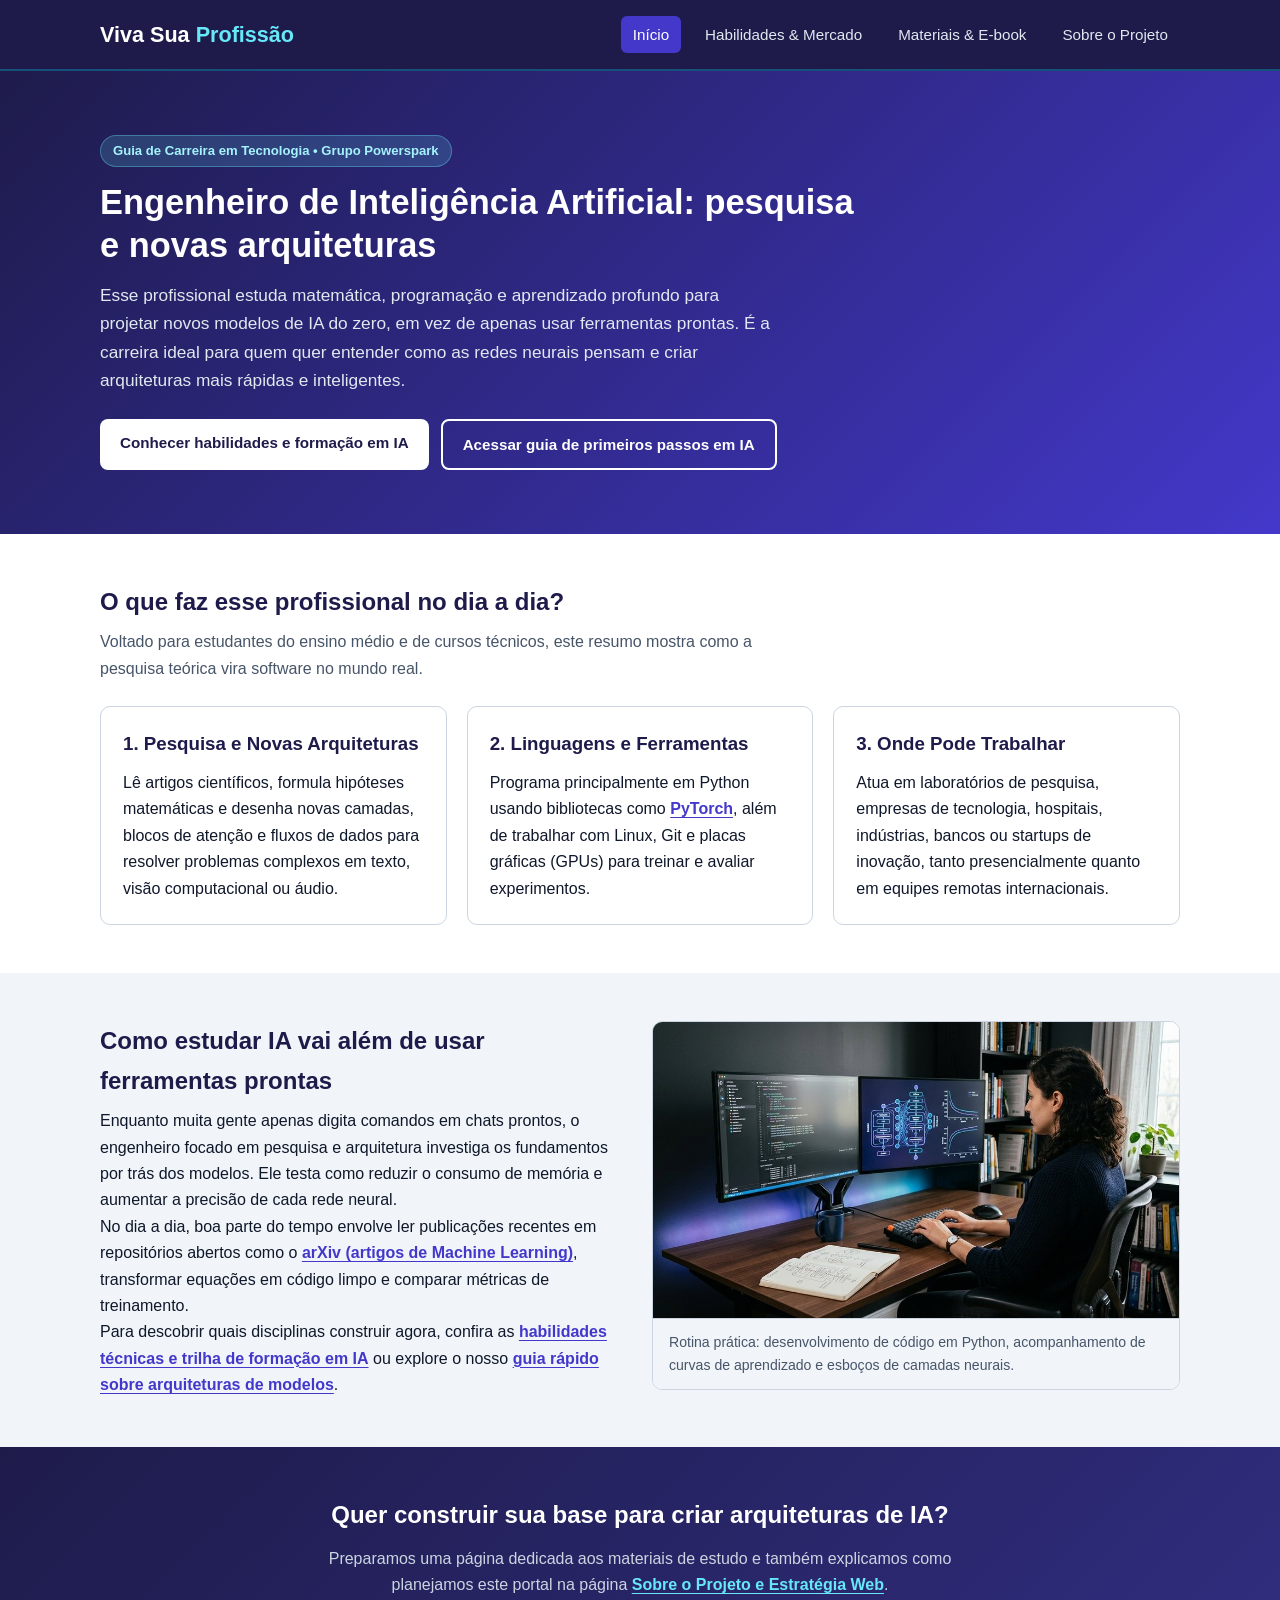
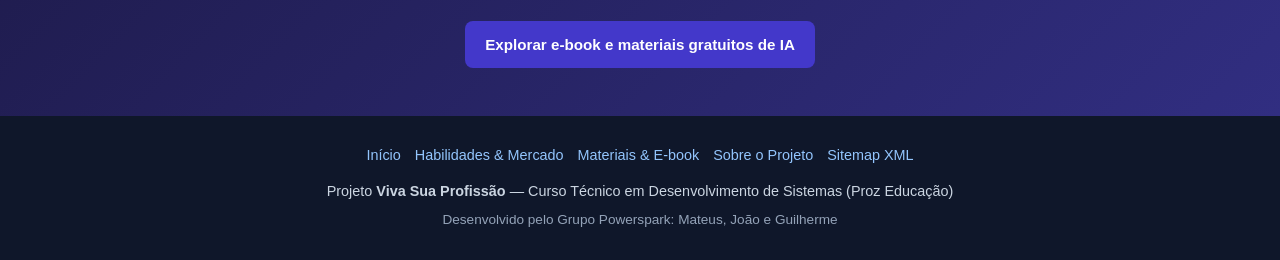
==== index.html @ 0f50e83a "Publica portal Viva Sua Profissao (IA e Arquiteturas) com SEO completo" ====
<!DOCTYPE html>
<html lang="pt-BR">
<head>
  <meta charset="UTF-8">
  <meta name="viewport" content="width=device-width, initial-scale=1.0">
  <title>Engenheiro de IA: O que Faz e Carreira | Viva Sua Profissão</title>
  <meta name="description" content="Descubra o que faz o Engenheiro de Inteligência Artificial, como projetar novas arquiteturas de IA, o mercado atual e por onde começar a estudar.">
  <link rel="stylesheet" href="css/style.css">
</head>
<body>

  <!-- CABEÇALHO E MENU DE NAVEGAÇÃO -->
  <header class="topo">
    <div class="container">
      <a href="index.html" class="logo">Viva Sua <span>Profissão</span></a>
      <nav aria-label="Menu principal">
        <ul class="menu">
          <li><a href="index.html" class="ativo">Início</a></li>
          <li><a href="pages/habilidades.html">Habilidades &amp; Mercado</a></li>
          <li><a href="pages/materiais.html">Materiais &amp; E-book</a></li>
          <li><a href="pages/sobre.html">Sobre o Projeto</a></li>
        </ul>
      </nav>
    </div>
  </header>

  <!-- CONTEÚDO PRINCIPAL -->
  <main>
    <!-- SEÇÃO HERO (DESCOBERTA) -->
    <section class="hero">
      <div class="container">
        <span class="etiqueta">Guia de Carreira em Tecnologia • Grupo Powerspark</span>
        <h1>Engenheiro de Inteligência Artificial: pesquisa e novas arquiteturas</h1>
        <p>
          Esse profissional estuda matemática, programação e aprendizado profundo para projetar novos
          modelos de IA do zero, em vez de apenas usar ferramentas prontas. É a carreira ideal para quem
          quer entender como as redes neurais pensam e criar arquiteturas mais rápidas e inteligentes.
        </p>
        <div class="botoes-hero">
          <a href="pages/habilidades.html" class="btn btn-primario">Conhecer habilidades e formação em IA</a>
          <a href="pages/materiais.html" class="btn btn-secundario">Acessar guia de primeiros passos em IA</a>
        </div>
      </div>
    </section>

    <!-- RESUMO EM CARDS (3 COLUNAS RESPONSIVAS) -->
    <section class="secao">
      <div class="container">
        <h2>O que faz esse profissional no dia a dia?</h2>
        <p class="subtitulo">
          Voltado para estudantes do ensino médio e de cursos técnicos, este resumo mostra como a pesquisa teórica vira software no mundo real.
        </p>

        <div class="grid-cards">
          <article class="card">
            <h3>1. Pesquisa e Novas Arquiteturas</h3>
            <p>
              Lê artigos científicos, formula hipóteses matemáticas e desenha novas camadas, blocos de atenção
              e fluxos de dados para resolver problemas complexos em texto, visão computacional ou áudio.
            </p>
          </article>

          <article class="card">
            <h3>2. Linguagens e Ferramentas</h3>
            <p>
              Programa principalmente em Python usando bibliotecas como
              <a href="https://pytorch.org/" class="link-contextual" target="_blank" rel="noopener noreferrer">PyTorch</a>,
              além de trabalhar com Linux, Git e placas gráficas (GPUs) para treinar e avaliar experimentos.
            </p>
          </article>

          <article class="card">
            <h3>3. Onde Pode Trabalhar</h3>
            <p>
              Atua em laboratórios de pesquisa, empresas de tecnologia, hospitais, indústrias, bancos ou
              startups de inovação, tanto presencialmente quanto em equipes remotas internacionais.
            </p>
          </article>
        </div>
      </div>
    </section>

    <!-- ROTINA E APROFUNDAMENTO (COM IMAGEM OTIMIZADA ABAIXO DA DOBRA) -->
    <section class="secao secao-cinza">
      <div class="container">
        <div class="grid-duas-colunas">
          <div>
            <h2>Como estudar IA vai além de usar ferramentas prontas</h2>
            <p>
              Enquanto muita gente apenas digita comandos em chats prontos, o engenheiro focado em pesquisa e
              arquitetura investiga os fundamentos por trás dos modelos. Ele testa como reduzir o consumo de
              memória e aumentar a precisão de cada rede neural.
            </p>
            <p>
              No dia a dia, boa parte do tempo envolve ler publicações recentes em repositórios abertos como o
              <a href="https://arxiv.org/list/cs.LG/recent" class="link-contextual" target="_blank" rel="noopener noreferrer">arXiv (artigos de Machine Learning)</a>,
              transformar equações em código limpo e comparar métricas de treinamento.
            </p>
            <p>
              Para descobrir quais disciplinas construir agora, confira as
              <a href="pages/habilidades.html" class="link-contextual">habilidades técnicas e trilha de formação em IA</a>
              ou explore o nosso <a href="pages/materiais.html" class="link-contextual">guia rápido sobre arquiteturas de modelos</a>.
            </p>
          </div>

          <figure class="midia-destaque">
            <img
              src="img/rotina-engenheiro-ia.jpg"
              alt="Pesquisador e engenheiro de inteligência artificial programando em Python e analisando gráficos de redes neurais em dois monitores"
              width="960"
              height="540"
              loading="lazy"
            >
            <figcaption>
              Rotina prática: desenvolvimento de código em Python, acompanhamento de curvas de aprendizado e esboços de camadas neurais.
            </figcaption>
          </figure>
        </div>
      </div>
    </section>

    <!-- CHAMADA PARA AÇÃO E NAVEGAÇÃO -->
    <section class="secao secao-destaque">
      <div class="container">
        <h2>Quer construir sua base para criar arquiteturas de IA?</h2>
        <p>
          Preparamos uma página dedicada aos materiais de estudo e também explicamos como planejamos este portal na página
          <a href="pages/sobre.html" class="link-contextual">Sobre o Projeto e Estratégia Web</a>.
        </p>
        <a href="pages/materiais.html" class="btn btn-primario">Explorar e-book e materiais gratuitos de IA</a>
      </div>
    </section>
  </main>

  <!-- RODAPÉ -->
  <footer class="rodape">
    <div class="container">
      <ul class="rodape-links" aria-label="Links rápidos do rodapé">
        <li><a href="index.html">Início</a></li>
        <li><a href="pages/habilidades.html">Habilidades &amp; Mercado</a></li>
        <li><a href="pages/materiais.html">Materiais &amp; E-book</a></li>
        <li><a href="pages/sobre.html">Sobre o Projeto</a></li>
        <li><a href="sitemap.xml">Sitemap XML</a></li>
      </ul>
      <p>Projeto <strong>Viva Sua Profissão</strong> — Curso Técnico em Desenvolvimento de Sistemas (Proz Educação)</p>
      <p class="creditos">Desenvolvido pelo Grupo Powerspark: Mateus, João e Guilherme</p>
    </div>
  </footer>

</body>
</html>
---- css/style.css ----
/* =========================================================
   PROJETO VIVA SUA PROFISSÃO — GRUPO POWERSPARK
   Profissão: Engenheiro de Inteligência Artificial (Pesquisa & Arquiteturas)
   ========================================================= */

:root {
  --cor-primaria: #4338ca;
  --cor-primaria-escura: #1e1b4b;
  --cor-destaque: #06b6d4;
  --cor-fundo: #ffffff;
  --cor-fundo-suave: #f1f5f9;
  --cor-texto: #0f172a;
  --cor-texto-suave: #475569;
  --cor-borda: #cbd5e1;
}

/* Reset básico */
* {
  margin: 0;
  padding: 0;
  box-sizing: border-box;
}

body {
  font-family: Arial, Helvetica, sans-serif;
  color: var(--cor-texto);
  background-color: var(--cor-fundo);
  line-height: 1.65;
  overflow-x: hidden;
}

img {
  max-width: 100%;
  height: auto;
  display: block;
}

.container {
  width: 90%;
  max-width: 1080px;
  margin: 0 auto;
}

/* Links contextuais dentro de parágrafos e listas */
.link-contextual {
  color: var(--cor-primaria);
  font-weight: bold;
  text-decoration: underline;
  text-underline-offset: 3px;
}

.link-contextual:hover {
  color: var(--cor-primaria-escura);
}

.secao-destaque .link-contextual {
  color: #67e8f9;
}

.secao-destaque .link-contextual:hover {
  color: #ffffff;
}

/* Cabeçalho e Navegação */
.topo {
  background-color: var(--cor-primaria-escura);
  color: #ffffff;
  padding: 16px 0;
  border-bottom: 2px solid rgba(6, 182, 212, 0.35);
}

.topo .container {
  display: flex;
  justify-content: space-between;
  align-items: center;
  flex-wrap: wrap;
  gap: 12px;
}

.logo {
  color: #ffffff;
  text-decoration: none;
  font-size: 1.35rem;
  font-weight: bold;
}

.logo span {
  color: #67e8f9;
}

.menu {
  list-style: none;
  display: flex;
  gap: 12px;
  flex-wrap: wrap;
}

.menu a {
  display: inline-block;
  color: #e2e8f0;
  text-decoration: none;
  font-size: 0.95rem;
  padding: 6px 12px;
  border-radius: 6px;
  transition: background-color 0.2s, color 0.2s;
}

.menu a:hover,
.menu a.ativo {
  background-color: var(--cor-primaria);
  color: #ffffff;
}

/* Hero (Banner Inicial) */
.hero {
  background: linear-gradient(135deg, var(--cor-primaria-escura), var(--cor-primaria));
  color: #ffffff;
  padding: 64px 0;
}

.etiqueta {
  display: inline-block;
  background-color: rgba(103, 232, 249, 0.16);
  color: #a5f3fc;
  border: 1px solid rgba(103, 232, 249, 0.35);
  padding: 4px 12px;
  border-radius: 999px;
  font-size: 0.82rem;
  font-weight: bold;
  margin-bottom: 14px;
}

.card .etiqueta {
  background-color: #e0e7ff;
  color: var(--cor-primaria-escura);
  border-color: #c7d2fe;
}

.hero h1 {
  font-size: 2.15rem;
  line-height: 1.25;
  margin-bottom: 14px;
  max-width: 780px;
}

.hero p {
  font-size: 1.08rem;
  max-width: 680px;
  margin-bottom: 24px;
  color: #e2e8f0;
}

.botoes-hero {
  display: flex;
  gap: 12px;
  flex-wrap: wrap;
}

/* Botões */
.btn {
  display: inline-block;
  padding: 11px 20px;
  border-radius: 8px;
  text-decoration: none;
  font-weight: bold;
  font-size: 0.95rem;
  border: none;
  cursor: pointer;
  transition: transform 0.15s, opacity 0.15s;
}

.btn:hover {
  opacity: 0.94;
}

.btn-primario {
  background-color: #ffffff;
  color: var(--cor-primaria-escura);
}

.secao .btn-primario,
.card .btn-primario {
  background-color: var(--cor-primaria);
  color: #ffffff;
}

.btn-secundario {
  background-color: transparent;
  color: #ffffff;
  border: 2px solid #ffffff;
}

/* Cabeçalho das Páginas Internas */
.cabecalho-pagina {
  background-color: var(--cor-fundo-suave);
  padding: 42px 0;
  border-bottom: 1px solid var(--cor-borda);
}

.cabecalho-pagina h1 {
  font-size: 1.85rem;
  line-height: 1.3;
  color: var(--cor-primaria-escura);
  margin-bottom: 8px;
}

.cabecalho-pagina p {
  color: var(--cor-texto-suave);
  max-width: 720px;
}

/* Seções e Grids */
.secao {
  padding: 48px 0;
}

.secao-cinza {
  background-color: var(--cor-fundo-suave);
}

.secao-destaque {
  background: linear-gradient(135deg, var(--cor-primaria-escura), #312e81);
  color: #ffffff;
  text-align: center;
}

.secao-destaque p {
  max-width: 660px;
  margin: 12px auto 22px;
  color: #cbd5e1;
}

.secao h2 {
  font-size: 1.5rem;
  margin-bottom: 8px;
  color: var(--cor-primaria-escura);
}

.secao-destaque h2 {
  color: #ffffff;
}

.subtitulo {
  color: var(--cor-texto-suave);
  margin-bottom: 24px;
  max-width: 720px;
}

.grid-cards {
  display: grid;
  grid-template-columns: repeat(auto-fit, minmax(min(100%, 260px), 1fr));
  gap: 20px;
  margin-top: 20px;
}

.grid-duas-colunas {
  display: grid;
  grid-template-columns: repeat(auto-fit, minmax(min(100%, 300px), 1fr));
  gap: 24px;
  align-items: start;
}

.card {
  background-color: #ffffff;
  border: 1px solid var(--cor-borda);
  border-radius: 10px;
  padding: 22px;
}

.card h2,
.card h3 {
  color: var(--cor-primaria-escura);
  margin-bottom: 10px;
}

.card p + p {
  margin-top: 10px;
}

.lista-simples {
  padding-left: 20px;
  margin-top: 10px;
}

.lista-simples li {
  margin-bottom: 8px;
}

/* Blocos de mídia otimizada */
.midia-destaque {
  background-color: #ffffff;
  border: 1px solid var(--cor-borda);
  border-radius: 10px;
  overflow: hidden;
}

.midia-destaque img {
  width: 100%;
  height: auto;
  object-fit: cover;
}

.midia-destaque figcaption {
  padding: 12px 16px;
  font-size: 0.88rem;
  color: var(--cor-texto-suave);
  background-color: var(--cor-fundo-suave);
  border-top: 1px solid var(--cor-borda);
}

/* Caixa de Banner */
.caixa-banner {
  border: 1px solid var(--cor-borda);
  background-color: var(--cor-fundo-suave);
  border-radius: 10px;
  padding: 16px;
  text-align: center;
  color: var(--cor-texto-suave);
}

.caixa-banner img {
  width: 100%;
  border-radius: 8px;
}

.caixa-banner figcaption {
  margin-top: 10px;
  font-size: 0.88rem;
}

/* Formulário simulado da Landing Page */
.form-simulado {
  display: flex;
  flex-direction: column;
  gap: 10px;
  margin-top: 14px;
}

.form-simulado label {
  font-weight: bold;
  font-size: 0.9rem;
}

.form-simulado input {
  padding: 10px;
  border: 1px solid var(--cor-borda);
  border-radius: 6px;
  font-size: 0.95rem;
  width: 100%;
}

.form-feedback {
  margin-top: 12px;
  font-size: 0.9rem;
  color: var(--cor-primaria-escura);
  font-weight: bold;
}

/* Rodapé */
.rodape {
  background-color: #0f172a;
  color: #cbd5e1;
  text-align: center;
  padding: 28px 0;
  font-size: 0.9rem;
}

.rodape-links {
  display: flex;
  justify-content: center;
  flex-wrap: wrap;
  gap: 14px;
  margin-bottom: 12px;
  list-style: none;
}

.rodape-links a {
  color: #93c5fd;
  text-decoration: none;
}

.rodape-links a:hover {
  text-decoration: underline;
}

.rodape .creditos {
  margin-top: 6px;
  font-size: 0.85rem;
  color: #94a3b8;
}

/* Responsividade Mobile */
@media (max-width: 720px) {
  .hero {
    padding: 44px 0;
  }

  .hero h1 {
    font-size: 1.65rem;
  }

  .cabecalho-pagina h1 {
    font-size: 1.5rem;
  }

  .topo .container {
    flex-direction: column;
    align-items: flex-start;
  }

  .menu {
    gap: 8px;
  }

  .menu a {
    padding: 6px 8px;
    font-size: 0.9rem;
  }
}
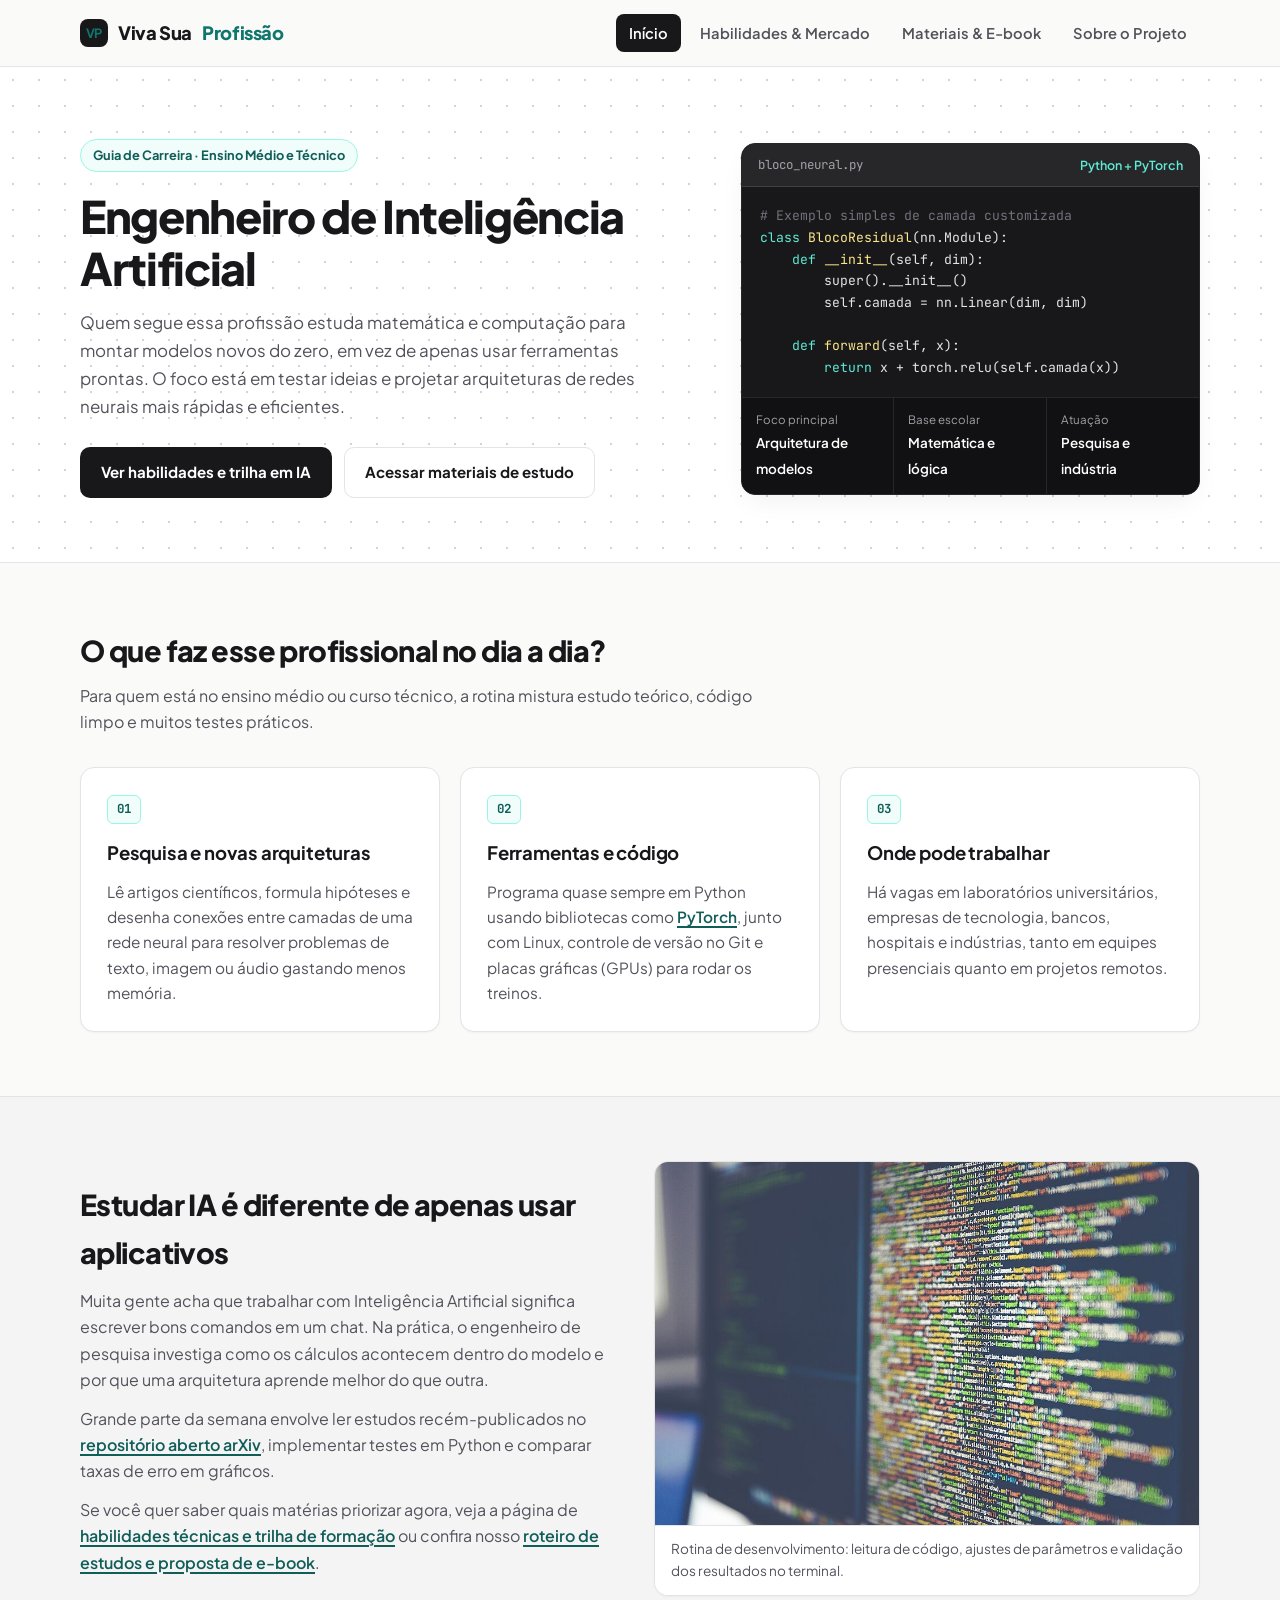
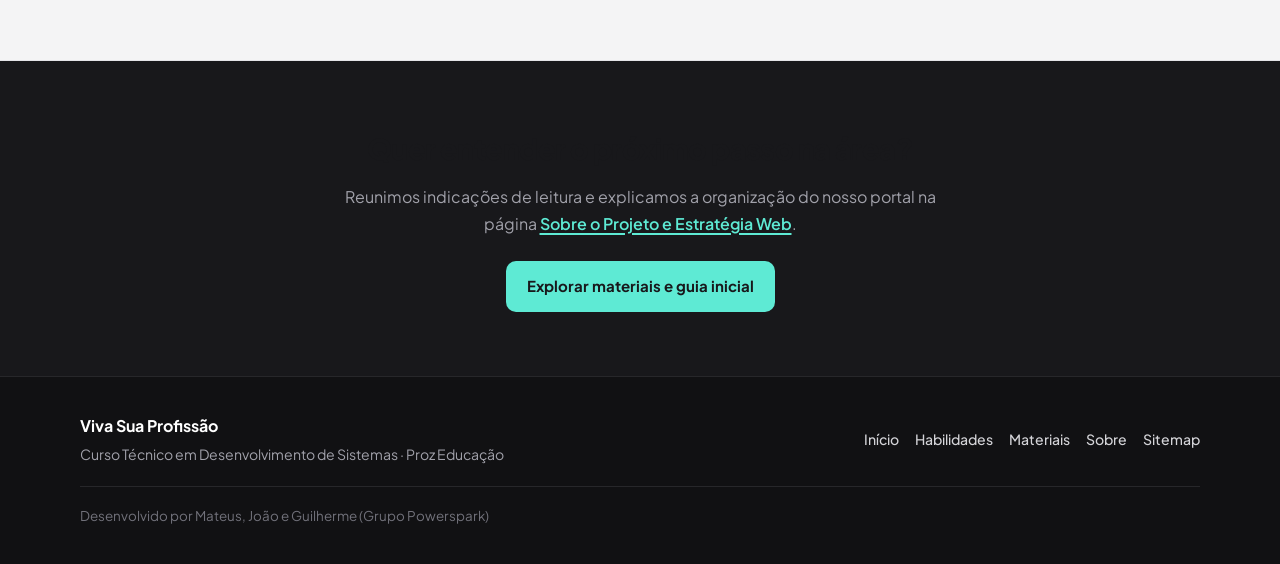
==== commit d486a91e: "Redesign moderno sem visual de IA e imagens reais otimizadas" ====
--- a/index.html
+++ b/index.html
@@ -5,14 +5,19 @@
   <meta name="viewport" content="width=device-width, initial-scale=1.0">
   <title>Engenheiro de IA: O que Faz e Carreira | Viva Sua Profissão</title>
   <meta name="description" content="Descubra o que faz o Engenheiro de Inteligência Artificial, como projetar novas arquiteturas de IA, o mercado atual e por onde começar a estudar.">
+  <link rel="preconnect" href="https://fonts.googleapis.com">
+  <link rel="preconnect" href="https://fonts.gstatic.com" crossorigin>
+  <link href="https://fonts.googleapis.com/css2?family=JetBrains+Mono:wght@400;600&family=Plus+Jakarta+Sans:wght@400;500;600;700;800&display=swap" rel="stylesheet">
   <link rel="stylesheet" href="css/style.css">
 </head>
 <body>
 
-  <!-- CABEÇALHO E MENU DE NAVEGAÇÃO -->
   <header class="topo">
     <div class="container">
-      <a href="index.html" class="logo">Viva Sua <span>Profissão</span></a>
+      <a href="index.html" class="logo">
+        <span class="logo-marca" aria-hidden="true">VP</span>
+        Viva Sua <span>Profissão</span>
+      </a>
       <nav aria-label="Menu principal">
         <ul class="menu">
           <li><a href="index.html" class="ativo">Início</a></li>
@@ -24,126 +29,163 @@
     </div>
   </header>
 
-  <!-- CONTEÚDO PRINCIPAL -->
   <main>
-    <!-- SEÇÃO HERO (DESCOBERTA) -->
     <section class="hero">
       <div class="container">
-        <span class="etiqueta">Guia de Carreira em Tecnologia • Grupo Powerspark</span>
-        <h1>Engenheiro de Inteligência Artificial: pesquisa e novas arquiteturas</h1>
-        <p>
-          Esse profissional estuda matemática, programação e aprendizado profundo para projetar novos
-          modelos de IA do zero, em vez de apenas usar ferramentas prontas. É a carreira ideal para quem
-          quer entender como as redes neurais pensam e criar arquiteturas mais rápidas e inteligentes.
-        </p>
-        <div class="botoes-hero">
-          <a href="pages/habilidades.html" class="btn btn-primario">Conhecer habilidades e formação em IA</a>
-          <a href="pages/materiais.html" class="btn btn-secundario">Acessar guia de primeiros passos em IA</a>
+        <div class="hero-grid">
+          <div>
+            <span class="etiqueta">Guia de Carreira · Ensino Médio e Técnico</span>
+            <h1>Engenheiro de Inteligência Artificial</h1>
+            <p class="hero-texto">
+              Quem segue essa profissão estuda matemática e computação para montar modelos novos do zero,
+              em vez de apenas usar ferramentas prontas. O foco está em testar ideias e projetar arquiteturas
+              de redes neurais mais rápidas e eficientes.
+            </p>
+            <div class="botoes-hero">
+              <a href="pages/habilidades.html" class="btn btn-primario">Ver habilidades e trilha em IA</a>
+              <a href="pages/materiais.html" class="btn btn-secundario">Acessar materiais de estudo</a>
+            </div>
+          </div>
+
+          <aside class="painel-codigo" aria-label="Exemplo de bloco de arquitetura neural em Python">
+            <div class="painel-topo">
+              <span class="mono">bloco_neural.py</span>
+              <strong>Python + PyTorch</strong>
+            </div>
+            <pre><code><span class="c-cm"># Exemplo simples de camada customizada</span>
+<span class="c-kw">class</span> <span class="c-fn">BlocoResidual</span>(nn.Module):
+    <span class="c-kw">def</span> <span class="c-fn">__init__</span>(self, dim):
+        super().__init__()
+        self.camada = nn.Linear(dim, dim)
+
+    <span class="c-kw">def</span> <span class="c-fn">forward</span>(self, x):
+        <span class="c-kw">return</span> x + torch.relu(self.camada(x))</code></pre>
+            <div class="painel-resumo">
+              <div class="painel-item">
+                <span>Foco principal</span>
+                <strong>Arquitetura de modelos</strong>
+              </div>
+              <div class="painel-item">
+                <span>Base escolar</span>
+                <strong>Matemática e lógica</strong>
+              </div>
+              <div class="painel-item">
+                <span>Atuação</span>
+                <strong>Pesquisa e indústria</strong>
+              </div>
+            </div>
+          </aside>
         </div>
       </div>
     </section>
 
-    <!-- RESUMO EM CARDS (3 COLUNAS RESPONSIVAS) -->
     <section class="secao">
       <div class="container">
-        <h2>O que faz esse profissional no dia a dia?</h2>
-        <p class="subtitulo">
-          Voltado para estudantes do ensino médio e de cursos técnicos, este resumo mostra como a pesquisa teórica vira software no mundo real.
-        </p>
+        <div class="cabecalho-secao">
+          <h2>O que faz esse profissional no dia a dia?</h2>
+          <p class="subtitulo">
+            Para quem está no ensino médio ou curso técnico, a rotina mistura estudo teórico, código limpo e muitos testes práticos.
+          </p>
+        </div>
 
         <div class="grid-cards">
           <article class="card">
-            <h3>1. Pesquisa e Novas Arquiteturas</h3>
+            <span class="card-indice">01</span>
+            <h3>Pesquisa e novas arquiteturas</h3>
             <p>
-              Lê artigos científicos, formula hipóteses matemáticas e desenha novas camadas, blocos de atenção
-              e fluxos de dados para resolver problemas complexos em texto, visão computacional ou áudio.
+              Lê artigos científicos, formula hipóteses e desenha conexões entre camadas de uma rede neural
+              para resolver problemas de texto, imagem ou áudio gastando menos memória.
             </p>
           </article>
 
           <article class="card">
-            <h3>2. Linguagens e Ferramentas</h3>
+            <span class="card-indice">02</span>
+            <h3>Ferramentas e código</h3>
             <p>
-              Programa principalmente em Python usando bibliotecas como
+              Programa quase sempre em Python usando bibliotecas como
               <a href="https://pytorch.org/" class="link-contextual" target="_blank" rel="noopener noreferrer">PyTorch</a>,
-              além de trabalhar com Linux, Git e placas gráficas (GPUs) para treinar e avaliar experimentos.
+              junto com Linux, controle de versão no Git e placas gráficas (GPUs) para rodar os treinos.
             </p>
           </article>
 
           <article class="card">
-            <h3>3. Onde Pode Trabalhar</h3>
+            <span class="card-indice">03</span>
+            <h3>Onde pode trabalhar</h3>
             <p>
-              Atua em laboratórios de pesquisa, empresas de tecnologia, hospitais, indústrias, bancos ou
-              startups de inovação, tanto presencialmente quanto em equipes remotas internacionais.
+              Há vagas em laboratórios universitários, empresas de tecnologia, bancos, hospitais e indústrias,
+              tanto em equipes presenciais quanto em projetos remotos.
             </p>
           </article>
         </div>
       </div>
     </section>
 
-    <!-- ROTINA E APROFUNDAMENTO (COM IMAGEM OTIMIZADA ABAIXO DA DOBRA) -->
     <section class="secao secao-cinza">
       <div class="container">
         <div class="grid-duas-colunas">
-          <div>
-            <h2>Como estudar IA vai além de usar ferramentas prontas</h2>
+          <div class="bloco-texto">
+            <h2>Estudar IA é diferente de apenas usar aplicativos</h2>
             <p>
-              Enquanto muita gente apenas digita comandos em chats prontos, o engenheiro focado em pesquisa e
-              arquitetura investiga os fundamentos por trás dos modelos. Ele testa como reduzir o consumo de
-              memória e aumentar a precisão de cada rede neural.
+              Muita gente acha que trabalhar com Inteligência Artificial significa escrever bons comandos em
+              um chat. Na prática, o engenheiro de pesquisa investiga como os cálculos acontecem dentro do
+              modelo e por que uma arquitetura aprende melhor do que outra.
             </p>
             <p>
-              No dia a dia, boa parte do tempo envolve ler publicações recentes em repositórios abertos como o
-              <a href="https://arxiv.org/list/cs.LG/recent" class="link-contextual" target="_blank" rel="noopener noreferrer">arXiv (artigos de Machine Learning)</a>,
-              transformar equações em código limpo e comparar métricas de treinamento.
+              Grande parte da semana envolve ler estudos recém-publicados no
+              <a href="https://arxiv.org/list/cs.LG/recent" class="link-contextual" target="_blank" rel="noopener noreferrer">repositório aberto arXiv</a>,
+              implementar testes em Python e comparar taxas de erro em gráficos.
             </p>
             <p>
-              Para descobrir quais disciplinas construir agora, confira as
-              <a href="pages/habilidades.html" class="link-contextual">habilidades técnicas e trilha de formação em IA</a>
-              ou explore o nosso <a href="pages/materiais.html" class="link-contextual">guia rápido sobre arquiteturas de modelos</a>.
+              Se você quer saber quais matérias priorizar agora, veja a página de
+              <a href="pages/habilidades.html" class="link-contextual">habilidades técnicas e trilha de formação</a>
+              ou confira nosso <a href="pages/materiais.html" class="link-contextual">roteiro de estudos e proposta de e-book</a>.
             </p>
           </div>
 
           <figure class="midia-destaque">
             <img
-              src="img/rotina-engenheiro-ia.jpg"
-              alt="Pesquisador e engenheiro de inteligência artificial programando em Python e analisando gráficos de redes neurais em dois monitores"
+              src="img/rotina-codigo-pesquisa.jpg"
+              alt="Monitor com código fonte colorido exibido em tela escura durante sessão de programação"
               width="960"
-              height="540"
+              height="640"
               loading="lazy"
             >
             <figcaption>
-              Rotina prática: desenvolvimento de código em Python, acompanhamento de curvas de aprendizado e esboços de camadas neurais.
+              Rotina de desenvolvimento: leitura de código, ajustes de parâmetros e validação dos resultados no terminal.
             </figcaption>
           </figure>
         </div>
       </div>
     </section>
 
-    <!-- CHAMADA PARA AÇÃO E NAVEGAÇÃO -->
-    <section class="secao secao-destaque">
+    <section class="secao secao-escura">
       <div class="container">
-        <h2>Quer construir sua base para criar arquiteturas de IA?</h2>
+        <h2>Quer entender o próximo passo na área?</h2>
         <p>
-          Preparamos uma página dedicada aos materiais de estudo e também explicamos como planejamos este portal na página
+          Reunimos indicações de leitura e explicamos a organização do nosso portal na página
           <a href="pages/sobre.html" class="link-contextual">Sobre o Projeto e Estratégia Web</a>.
         </p>
-        <a href="pages/materiais.html" class="btn btn-primario">Explorar e-book e materiais gratuitos de IA</a>
+        <a href="pages/materiais.html" class="btn btn-primario">Explorar materiais e guia inicial</a>
       </div>
     </section>
   </main>
 
-  <!-- RODAPÉ -->
   <footer class="rodape">
     <div class="container">
-      <ul class="rodape-links" aria-label="Links rápidos do rodapé">
-        <li><a href="index.html">Início</a></li>
-        <li><a href="pages/habilidades.html">Habilidades &amp; Mercado</a></li>
-        <li><a href="pages/materiais.html">Materiais &amp; E-book</a></li>
-        <li><a href="pages/sobre.html">Sobre o Projeto</a></li>
-        <li><a href="sitemap.xml">Sitemap XML</a></li>
-      </ul>
-      <p>Projeto <strong>Viva Sua Profissão</strong> — Curso Técnico em Desenvolvimento de Sistemas (Proz Educação)</p>
-      <p class="creditos">Desenvolvido pelo Grupo Powerspark: Mateus, João e Guilherme</p>
+      <div class="rodape-conteudo">
+        <div>
+          <p class="rodape-marca">Viva Sua Profissão</p>
+          <p>Curso Técnico em Desenvolvimento de Sistemas · Proz Educação</p>
+        </div>
+        <ul class="rodape-links" aria-label="Links do rodapé">
+          <li><a href="index.html">Início</a></li>
+          <li><a href="pages/habilidades.html">Habilidades</a></li>
+          <li><a href="pages/materiais.html">Materiais</a></li>
+          <li><a href="pages/sobre.html">Sobre</a></li>
+          <li><a href="sitemap.xml">Sitemap</a></li>
+        </ul>
+      </div>
+      <p class="creditos">Desenvolvido por Mateus, João e Guilherme (Grupo Powerspark)</p>
     </div>
   </footer>
 
--- a/css/style.css
+++ b/css/style.css
@@ -1,20 +1,21 @@
-/* =========================================================
-   PROJETO VIVA SUA PROFISSÃO — GRUPO POWERSPARK
-   Profissão: Engenheiro de Inteligência Artificial (Pesquisa & Arquiteturas)
-   ========================================================= */
+/* Folha de estilos principal - Projeto Viva Sua Profissao */
 
 :root {
-  --cor-primaria: #4338ca;
-  --cor-primaria-escura: #1e1b4b;
-  --cor-destaque: #06b6d4;
-  --cor-fundo: #ffffff;
-  --cor-fundo-suave: #f1f5f9;
-  --cor-texto: #0f172a;
-  --cor-texto-suave: #475569;
-  --cor-borda: #cbd5e1;
-}
-
-/* Reset básico */
+  --bg: #fafaf9;
+  --surface: #ffffff;
+  --surface-alt: #f4f4f5;
+  --ink: #18181b;
+  --ink-muted: #52525b;
+  --border: #e4e4e7;
+  --accent: #0f766e;
+  --accent-dark: #115e59;
+  --accent-soft: #f0fdfa;
+  --accent-border: #99f6e4;
+  --shadow-sm: 0 1px 2px rgba(24, 24, 27, 0.04);
+  --shadow-md: 0 10px 28px -8px rgba(24, 24, 27, 0.08);
+  --radius: 14px;
+}
+
 * {
   margin: 0;
   padding: 0;
@@ -22,11 +23,17 @@
 }
 
 body {
-  font-family: Arial, Helvetica, sans-serif;
-  color: var(--cor-texto);
-  background-color: var(--cor-fundo);
+  font-family: "Plus Jakarta Sans", system-ui, -apple-system, "Segoe UI", Roboto, sans-serif;
+  color: var(--ink);
+  background-color: var(--bg);
   line-height: 1.65;
+  -webkit-font-smoothing: antialiased;
   overflow-x: hidden;
+}
+
+code,
+.mono {
+  font-family: "JetBrains Mono", ui-monospace, SFMono-Regular, Menlo, Consolas, monospace;
 }
 
 img {
@@ -37,36 +44,41 @@
 
 .container {
   width: 90%;
-  max-width: 1080px;
+  max-width: 1120px;
   margin: 0 auto;
 }
 
-/* Links contextuais dentro de parágrafos e listas */
+/* Links dentro de textos */
 .link-contextual {
-  color: var(--cor-primaria);
-  font-weight: bold;
+  color: var(--accent-dark);
+  font-weight: 600;
   text-decoration: underline;
+  text-decoration-thickness: 1.5px;
   text-underline-offset: 3px;
 }
 
 .link-contextual:hover {
-  color: var(--cor-primaria-escura);
-}
-
-.secao-destaque .link-contextual {
-  color: #67e8f9;
-}
-
-.secao-destaque .link-contextual:hover {
+  color: var(--ink);
+}
+
+.secao-escura .link-contextual {
+  color: #5eead4;
+}
+
+.secao-escura .link-contextual:hover {
   color: #ffffff;
 }
 
-/* Cabeçalho e Navegação */
+/* Cabecalho fixo */
 .topo {
-  background-color: var(--cor-primaria-escura);
-  color: #ffffff;
-  padding: 16px 0;
-  border-bottom: 2px solid rgba(6, 182, 212, 0.35);
+  position: sticky;
+  top: 0;
+  z-index: 40;
+  background-color: rgba(250, 250, 249, 0.92);
+  backdrop-filter: blur(10px);
+  -webkit-backdrop-filter: blur(10px);
+  border-bottom: 1px solid var(--border);
+  padding: 14px 0;
 }
 
 .topo .container {
@@ -74,80 +86,119 @@
   justify-content: space-between;
   align-items: center;
   flex-wrap: wrap;
-  gap: 12px;
+  gap: 14px;
 }
 
 .logo {
-  color: #ffffff;
+  display: inline-flex;
+  align-items: center;
+  gap: 10px;
+  color: var(--ink);
   text-decoration: none;
-  font-size: 1.35rem;
-  font-weight: bold;
+  font-size: 1.15rem;
+  font-weight: 800;
+  letter-spacing: -0.02em;
+}
+
+.logo-marca {
+  width: 28px;
+  height: 28px;
+  border-radius: 8px;
+  background-color: var(--ink);
+  color: #5eead4;
+  display: inline-flex;
+  align-items: center;
+  justify-content: center;
+  font-size: 0.8rem;
+  font-weight: 700;
 }
 
 .logo span {
-  color: #67e8f9;
+  color: var(--accent);
 }
 
 .menu {
   list-style: none;
   display: flex;
-  gap: 12px;
+  gap: 6px;
   flex-wrap: wrap;
 }
 
 .menu a {
   display: inline-block;
-  color: #e2e8f0;
+  color: var(--ink-muted);
   text-decoration: none;
-  font-size: 0.95rem;
-  padding: 6px 12px;
-  border-radius: 6px;
-  transition: background-color 0.2s, color 0.2s;
-}
-
-.menu a:hover,
+  font-size: 0.92rem;
+  font-weight: 600;
+  padding: 7px 13px;
+  border-radius: 8px;
+  transition: background-color 0.18s ease, color 0.18s ease;
+}
+
+.menu a:hover {
+  background-color: var(--surface-alt);
+  color: var(--ink);
+}
+
 .menu a.ativo {
-  background-color: var(--cor-primaria);
+  background-color: var(--ink);
   color: #ffffff;
 }
 
-/* Hero (Banner Inicial) */
+/* Hero editorial em duas colunas */
 .hero {
-  background: linear-gradient(135deg, var(--cor-primaria-escura), var(--cor-primaria));
-  color: #ffffff;
-  padding: 64px 0;
+  padding: 72px 0 64px;
+  background-color: var(--surface);
+  background-image: radial-gradient(#d4d4d8 1px, transparent 1px);
+  background-size: 26px 26px;
+  border-bottom: 1px solid var(--border);
+}
+
+.hero-grid {
+  display: grid;
+  grid-template-columns: minmax(0, 1.15fr) minmax(0, 0.85fr);
+  gap: 40px;
+  align-items: center;
+}
+
+.hero-grid > *,
+.grid-duas-colunas > *,
+.grid-cards > * {
+  min-width: 0;
 }
 
 .etiqueta {
-  display: inline-block;
-  background-color: rgba(103, 232, 249, 0.16);
-  color: #a5f3fc;
-  border: 1px solid rgba(103, 232, 249, 0.35);
-  padding: 4px 12px;
+  display: inline-flex;
+  align-items: center;
+  gap: 8px;
+  background-color: var(--accent-soft);
+  color: var(--accent-dark);
+  border: 1px solid var(--accent-border);
+  padding: 5px 12px;
   border-radius: 999px;
-  font-size: 0.82rem;
-  font-weight: bold;
-  margin-bottom: 14px;
+  font-size: 0.8rem;
+  font-weight: 700;
+  margin-bottom: 18px;
 }
 
 .card .etiqueta {
-  background-color: #e0e7ff;
-  color: var(--cor-primaria-escura);
-  border-color: #c7d2fe;
+  margin-bottom: 12px;
 }
 
 .hero h1 {
-  font-size: 2.15rem;
-  line-height: 1.25;
-  margin-bottom: 14px;
-  max-width: 780px;
-}
-
-.hero p {
-  font-size: 1.08rem;
-  max-width: 680px;
-  margin-bottom: 24px;
-  color: #e2e8f0;
+  font-size: clamp(1.95rem, 3.6vw, 2.8rem);
+  line-height: 1.15;
+  font-weight: 800;
+  letter-spacing: -0.03em;
+  color: var(--ink);
+  margin-bottom: 16px;
+}
+
+.hero-texto {
+  font-size: 1.06rem;
+  color: var(--ink-muted);
+  max-width: 560px;
+  margin-bottom: 26px;
 }
 
 .botoes-hero {
@@ -156,142 +207,288 @@
   flex-wrap: wrap;
 }
 
-/* Botões */
+/* Bloco tecnico lateral do Hero */
+.painel-codigo {
+  width: 100%;
+  max-width: 100%;
+  background-color: #18181b;
+  color: #f4f4f5;
+  border: 1px solid #27272a;
+  border-radius: var(--radius);
+  overflow: hidden;
+  box-shadow: var(--shadow-md);
+}
+
+.painel-topo {
+  display: flex;
+  justify-content: space-between;
+  align-items: center;
+  padding: 11px 16px;
+  background-color: #27272a;
+  border-bottom: 1px solid #3f3f46;
+  font-size: 0.78rem;
+  color: #a1a1aa;
+}
+
+.painel-topo strong {
+  color: #5eead4;
+  font-weight: 600;
+}
+
+.painel-codigo pre {
+  padding: 18px;
+  font-family: "JetBrains Mono", ui-monospace, Consolas, monospace;
+  font-size: 0.82rem;
+  line-height: 1.65;
+  overflow-x: auto;
+  color: #e4e4e7;
+}
+
+.c-kw { color: #5eead4; }
+.c-fn { color: #fde68a; }
+.c-cm { color: #71717a; }
+
+.painel-resumo {
+  display: grid;
+  grid-template-columns: repeat(3, 1fr);
+  border-top: 1px solid #27272a;
+  background-color: #111113;
+}
+
+.painel-item {
+  padding: 12px 14px;
+  border-right: 1px solid #27272a;
+}
+
+.painel-item:last-child {
+  border-right: none;
+}
+
+.painel-item span {
+  display: block;
+  font-size: 0.72rem;
+  color: #a1a1aa;
+}
+
+.painel-item strong {
+  font-size: 0.84rem;
+  color: #ffffff;
+  font-weight: 600;
+}
+
+/* Botoes */
 .btn {
-  display: inline-block;
-  padding: 11px 20px;
-  border-radius: 8px;
+  display: inline-flex;
+  align-items: center;
+  justify-content: center;
+  padding: 12px 20px;
+  border-radius: 10px;
   text-decoration: none;
-  font-weight: bold;
-  font-size: 0.95rem;
-  border: none;
+  font-weight: 700;
+  font-size: 0.94rem;
+  border: 1px solid transparent;
   cursor: pointer;
-  transition: transform 0.15s, opacity 0.15s;
+  transition: background-color 0.18s ease, border-color 0.18s ease, transform 0.15s ease;
 }
 
 .btn:hover {
-  opacity: 0.94;
+  transform: translateY(-1px);
 }
 
 .btn-primario {
-  background-color: #ffffff;
-  color: var(--cor-primaria-escura);
-}
-
-.secao .btn-primario,
-.card .btn-primario {
-  background-color: var(--cor-primaria);
+  background-color: var(--ink);
   color: #ffffff;
 }
 
+.btn-primario:hover {
+  background-color: #27272a;
+}
+
 .btn-secundario {
-  background-color: transparent;
-  color: #ffffff;
-  border: 2px solid #ffffff;
-}
-
-/* Cabeçalho das Páginas Internas */
+  background-color: var(--surface);
+  color: var(--ink);
+  border-color: var(--border);
+}
+
+.btn-secundario:hover {
+  background-color: var(--surface-alt);
+  border-color: #d4d4d8;
+}
+
+.secao-escura .btn-primario {
+  background-color: #5eead4;
+  color: var(--ink);
+}
+
+.secao-escura .btn-primario:hover {
+  background-color: #2dd4bf;
+}
+
+/* Cabecalho das paginas internas */
 .cabecalho-pagina {
-  background-color: var(--cor-fundo-suave);
-  padding: 42px 0;
-  border-bottom: 1px solid var(--cor-borda);
+  background-color: var(--surface);
+  background-image: radial-gradient(#d4d4d8 1px, transparent 1px);
+  background-size: 24px 24px;
+  padding: 52px 0 44px;
+  border-bottom: 1px solid var(--border);
+}
+
+.trilha-pagina {
+  font-size: 0.82rem;
+  font-weight: 600;
+  color: var(--accent-dark);
+  margin-bottom: 10px;
 }
 
 .cabecalho-pagina h1 {
-  font-size: 1.85rem;
-  line-height: 1.3;
-  color: var(--cor-primaria-escura);
-  margin-bottom: 8px;
+  font-size: clamp(1.7rem, 3vw, 2.35rem);
+  line-height: 1.2;
+  letter-spacing: -0.025em;
+  font-weight: 800;
+  color: var(--ink);
+  margin-bottom: 10px;
 }
 
 .cabecalho-pagina p {
-  color: var(--cor-texto-suave);
-  max-width: 720px;
-}
-
-/* Seções e Grids */
+  color: var(--ink-muted);
+  max-width: 680px;
+  font-size: 1.02rem;
+}
+
+/* Secoes e Grids */
 .secao {
-  padding: 48px 0;
+  padding: 64px 0;
 }
 
 .secao-cinza {
-  background-color: var(--cor-fundo-suave);
-}
-
-.secao-destaque {
-  background: linear-gradient(135deg, var(--cor-primaria-escura), #312e81);
+  background-color: var(--surface-alt);
+  border-top: 1px solid var(--border);
+  border-bottom: 1px solid var(--border);
+}
+
+.secao-escura {
+  background-color: var(--ink);
   color: #ffffff;
   text-align: center;
 }
 
-.secao-destaque p {
-  max-width: 660px;
-  margin: 12px auto 22px;
-  color: #cbd5e1;
+.secao-escura h2 {
+  color: #ffffff;
+}
+
+.secao-escura p {
+  max-width: 640px;
+  margin: 12px auto 24px;
+  color: #a1a1aa;
+}
+
+.cabecalho-secao {
+  margin-bottom: 32px;
 }
 
 .secao h2 {
-  font-size: 1.5rem;
+  font-size: clamp(1.4rem, 2.4vw, 1.8rem);
+  letter-spacing: -0.02em;
+  font-weight: 800;
   margin-bottom: 8px;
-  color: var(--cor-primaria-escura);
-}
-
-.secao-destaque h2 {
-  color: #ffffff;
+  color: var(--ink);
 }
 
 .subtitulo {
-  color: var(--cor-texto-suave);
-  margin-bottom: 24px;
-  max-width: 720px;
+  color: var(--ink-muted);
+  max-width: 680px;
 }
 
 .grid-cards {
   display: grid;
-  grid-template-columns: repeat(auto-fit, minmax(min(100%, 260px), 1fr));
+  grid-template-columns: repeat(auto-fit, minmax(min(100%, 270px), 1fr));
   gap: 20px;
-  margin-top: 20px;
 }
 
 .grid-duas-colunas {
   display: grid;
-  grid-template-columns: repeat(auto-fit, minmax(min(100%, 300px), 1fr));
-  gap: 24px;
+  grid-template-columns: repeat(auto-fit, minmax(min(100%, 320px), 1fr));
+  gap: 28px;
+  align-items: center;
+}
+
+.grid-duas-colunas.topo-alinhado {
   align-items: start;
 }
 
 .card {
-  background-color: #ffffff;
-  border: 1px solid var(--cor-borda);
-  border-radius: 10px;
-  padding: 22px;
+  background-color: var(--surface);
+  border: 1px solid var(--border);
+  border-radius: var(--radius);
+  padding: 26px;
+  box-shadow: var(--shadow-sm);
+  transition: transform 0.18s ease, box-shadow 0.18s ease, border-color 0.18s ease;
+}
+
+.card:hover {
+  transform: translateY(-2px);
+  box-shadow: var(--shadow-md);
+  border-color: #d4d4d8;
+}
+
+.card-indice {
+  display: inline-block;
+  font-family: "JetBrains Mono", monospace;
+  font-size: 0.78rem;
+  font-weight: 700;
+  color: var(--accent-dark);
+  background-color: var(--accent-soft);
+  border: 1px solid var(--accent-border);
+  padding: 3px 9px;
+  border-radius: 6px;
+  margin-bottom: 14px;
 }
 
 .card h2,
 .card h3 {
-  color: var(--cor-primaria-escura);
+  color: var(--ink);
+  font-size: 1.16rem;
+  font-weight: 700;
   margin-bottom: 10px;
+  letter-spacing: -0.01em;
+}
+
+.card p {
+  color: var(--ink-muted);
+  font-size: 0.96rem;
 }
 
 .card p + p {
+  margin-top: 12px;
+}
+
+.bloco-texto p {
+  color: var(--ink-muted);
+  margin-top: 12px;
+}
+
+.lista-simples {
+  padding-left: 18px;
   margin-top: 10px;
-}
-
-.lista-simples {
-  padding-left: 20px;
-  margin-top: 10px;
+  color: var(--ink-muted);
+  font-size: 0.95rem;
 }
 
 .lista-simples li {
-  margin-bottom: 8px;
-}
-
-/* Blocos de mídia otimizada */
+  margin-bottom: 10px;
+}
+
+.lista-simples strong {
+  color: var(--ink);
+}
+
+/* Imagens e legendas */
 .midia-destaque {
-  background-color: #ffffff;
-  border: 1px solid var(--cor-borda);
-  border-radius: 10px;
+  background-color: var(--surface);
+  border: 1px solid var(--border);
+  border-radius: var(--radius);
   overflow: hidden;
+  box-shadow: var(--shadow-sm);
 }
 
 .midia-destaque img {
@@ -302,105 +499,148 @@
 
 .midia-destaque figcaption {
   padding: 12px 16px;
-  font-size: 0.88rem;
-  color: var(--cor-texto-suave);
-  background-color: var(--cor-fundo-suave);
-  border-top: 1px solid var(--cor-borda);
-}
-
-/* Caixa de Banner */
+  font-size: 0.85rem;
+  color: var(--ink-muted);
+  background-color: var(--surface);
+  border-top: 1px solid var(--border);
+}
+
 .caixa-banner {
-  border: 1px solid var(--cor-borda);
-  background-color: var(--cor-fundo-suave);
-  border-radius: 10px;
+  background-color: var(--surface);
+  border: 1px solid var(--border);
+  border-radius: var(--radius);
   padding: 16px;
-  text-align: center;
-  color: var(--cor-texto-suave);
+  box-shadow: var(--shadow-sm);
 }
 
 .caixa-banner img {
   width: 100%;
-  border-radius: 8px;
+  border-radius: 10px;
 }
 
 .caixa-banner figcaption {
-  margin-top: 10px;
-  font-size: 0.88rem;
-}
-
-/* Formulário simulado da Landing Page */
+  margin-top: 12px;
+  font-size: 0.86rem;
+  color: var(--ink-muted);
+  text-align: center;
+}
+
+/* Formulario simulado */
 .form-simulado {
   display: flex;
   flex-direction: column;
-  gap: 10px;
-  margin-top: 14px;
+  gap: 12px;
+  margin-top: 16px;
 }
 
 .form-simulado label {
-  font-weight: bold;
+  font-weight: 600;
+  font-size: 0.88rem;
+  color: var(--ink);
+}
+
+.form-simulado input {
+  padding: 11px 13px;
+  border: 1px solid var(--border);
+  border-radius: 8px;
+  font-size: 0.95rem;
+  font-family: inherit;
+  width: 100%;
+  background-color: var(--bg);
+  transition: border-color 0.15s ease, box-shadow 0.15s ease;
+}
+
+.form-simulado input:focus {
+  outline: none;
+  border-color: var(--accent);
+  background-color: var(--surface);
+  box-shadow: 0 0 0 3px rgba(15, 118, 110, 0.14);
+}
+
+.form-feedback {
+  margin-top: 6px;
   font-size: 0.9rem;
-}
-
-.form-simulado input {
-  padding: 10px;
-  border: 1px solid var(--cor-borda);
-  border-radius: 6px;
-  font-size: 0.95rem;
-  width: 100%;
-}
-
-.form-feedback {
-  margin-top: 12px;
-  font-size: 0.9rem;
-  color: var(--cor-primaria-escura);
-  font-weight: bold;
-}
-
-/* Rodapé */
+  color: var(--accent-dark);
+  font-weight: 600;
+}
+
+/* Rodape */
 .rodape {
-  background-color: #0f172a;
-  color: #cbd5e1;
-  text-align: center;
-  padding: 28px 0;
-  font-size: 0.9rem;
+  background-color: #111113;
+  color: #a1a1aa;
+  padding: 36px 0;
+  font-size: 0.88rem;
+  border-top: 1px solid #27272a;
+}
+
+.rodape-conteudo {
+  display: flex;
+  justify-content: space-between;
+  align-items: center;
+  flex-wrap: wrap;
+  gap: 18px;
+  padding-bottom: 20px;
+  border-bottom: 1px solid #27272a;
+}
+
+.rodape-marca {
+  color: #ffffff;
+  font-weight: 700;
+  font-size: 1rem;
+  margin-bottom: 4px;
 }
 
 .rodape-links {
   display: flex;
-  justify-content: center;
   flex-wrap: wrap;
-  gap: 14px;
-  margin-bottom: 12px;
+  gap: 16px;
   list-style: none;
 }
 
 .rodape-links a {
-  color: #93c5fd;
+  color: #d4d4d8;
   text-decoration: none;
+  font-weight: 500;
 }
 
 .rodape-links a:hover {
-  text-decoration: underline;
-}
-
-.rodape .creditos {
-  margin-top: 6px;
-  font-size: 0.85rem;
-  color: #94a3b8;
-}
-
-/* Responsividade Mobile */
-@media (max-width: 720px) {
+  color: #5eead4;
+}
+
+.creditos {
+  margin-top: 18px;
+  font-size: 0.84rem;
+  color: #71717a;
+}
+
+/* Responsividade */
+@media (max-width: 860px) {
   .hero {
-    padding: 44px 0;
-  }
-
-  .hero h1 {
-    font-size: 1.65rem;
-  }
-
-  .cabecalho-pagina h1 {
-    font-size: 1.5rem;
+    padding: 48px 0;
+  }
+
+  .hero-grid {
+    grid-template-columns: 1fr;
+    gap: 28px;
+  }
+
+  .painel-resumo {
+    grid-template-columns: 1fr;
+  }
+
+  .painel-item {
+    border-right: none;
+    border-bottom: 1px solid #27272a;
+  }
+
+  .painel-item:last-child {
+    border-bottom: none;
+  }
+}
+
+@media (max-width: 640px) {
+  .secao {
+    padding: 46px 0;
   }
 
   .topo .container {
@@ -409,11 +649,26 @@
   }
 
   .menu {
-    gap: 8px;
+    width: 100%;
+    gap: 4px;
   }
 
   .menu a {
-    padding: 6px 8px;
-    font-size: 0.9rem;
-  }
-}
+    padding: 6px 10px;
+    font-size: 0.86rem;
+  }
+
+  .botoes-hero .btn {
+    width: 100%;
+  }
+
+  .painel-codigo pre {
+    font-size: 0.75rem;
+    padding: 14px;
+  }
+
+  .rodape-conteudo {
+    flex-direction: column;
+    align-items: flex-start;
+  }
+}
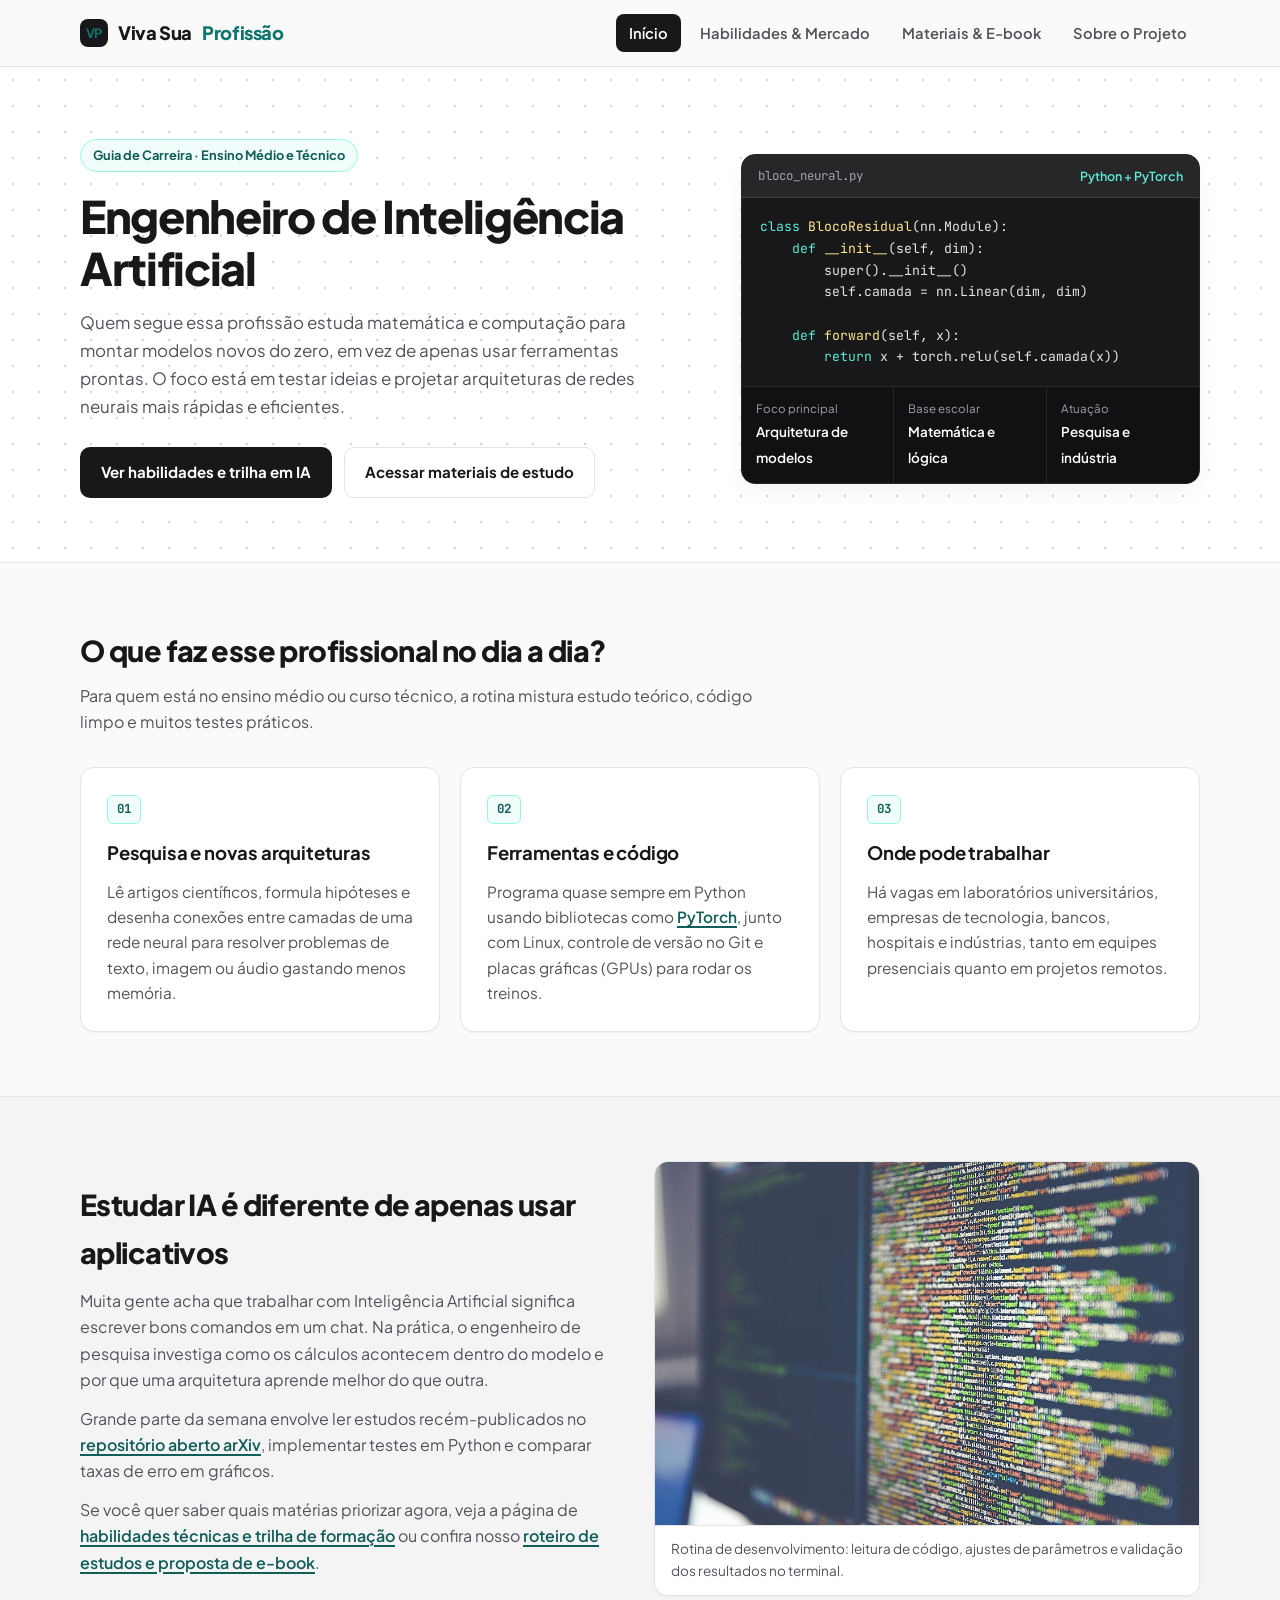
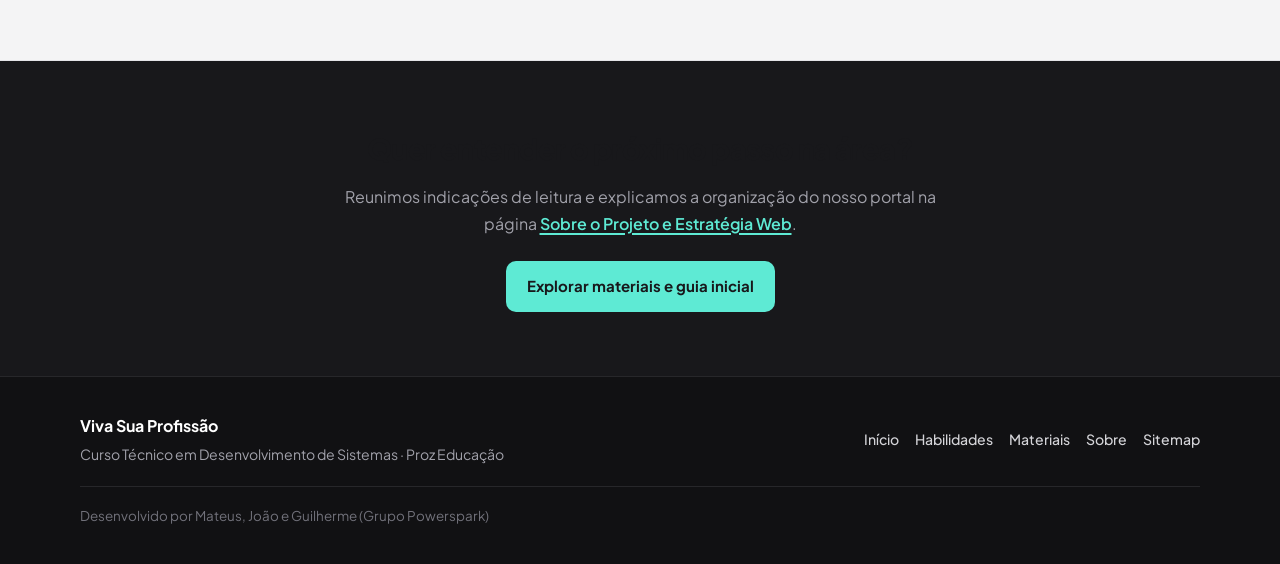
==== commit 871b3b72: "Remove comentarios do CSS e HTML" ====
--- a/index.html
+++ b/index.html
@@ -52,8 +52,7 @@
               <span class="mono">bloco_neural.py</span>
               <strong>Python + PyTorch</strong>
             </div>
-            <pre><code><span class="c-cm"># Exemplo simples de camada customizada</span>
-<span class="c-kw">class</span> <span class="c-fn">BlocoResidual</span>(nn.Module):
+            <pre><code><span class="c-kw">class</span> <span class="c-fn">BlocoResidual</span>(nn.Module):
     <span class="c-kw">def</span> <span class="c-fn">__init__</span>(self, dim):
         super().__init__()
         self.camada = nn.Linear(dim, dim)
--- a/css/style.css
+++ b/css/style.css
@@ -1,5 +1,3 @@
-/* Folha de estilos principal - Projeto Viva Sua Profissao */
-
 :root {
   --bg: #fafaf9;
   --surface: #ffffff;
@@ -48,7 +46,6 @@
   margin: 0 auto;
 }
 
-/* Links dentro de textos */
 .link-contextual {
   color: var(--accent-dark);
   font-weight: 600;
@@ -69,7 +66,6 @@
   color: #ffffff;
 }
 
-/* Cabecalho fixo */
 .topo {
   position: sticky;
   top: 0;
@@ -145,7 +141,6 @@
   color: #ffffff;
 }
 
-/* Hero editorial em duas colunas */
 .hero {
   padding: 72px 0 64px;
   background-color: var(--surface);
@@ -207,7 +202,6 @@
   flex-wrap: wrap;
 }
 
-/* Bloco tecnico lateral do Hero */
 .painel-codigo {
   width: 100%;
   max-width: 100%;
@@ -246,7 +240,6 @@
 
 .c-kw { color: #5eead4; }
 .c-fn { color: #fde68a; }
-.c-cm { color: #71717a; }
 
 .painel-resumo {
   display: grid;
@@ -276,7 +269,6 @@
   font-weight: 600;
 }
 
-/* Botoes */
 .btn {
   display: inline-flex;
   align-items: center;
@@ -324,7 +316,6 @@
   background-color: #2dd4bf;
 }
 
-/* Cabecalho das paginas internas */
 .cabecalho-pagina {
   background-color: var(--surface);
   background-image: radial-gradient(#d4d4d8 1px, transparent 1px);
@@ -355,7 +346,6 @@
   font-size: 1.02rem;
 }
 
-/* Secoes e Grids */
 .secao {
   padding: 64px 0;
 }
@@ -482,7 +472,6 @@
   color: var(--ink);
 }
 
-/* Imagens e legendas */
 .midia-destaque {
   background-color: var(--surface);
   border: 1px solid var(--border);
@@ -525,7 +514,6 @@
   text-align: center;
 }
 
-/* Formulario simulado */
 .form-simulado {
   display: flex;
   flex-direction: column;
@@ -564,7 +552,6 @@
   font-weight: 600;
 }
 
-/* Rodape */
 .rodape {
   background-color: #111113;
   color: #a1a1aa;
@@ -613,7 +600,6 @@
   color: #71717a;
 }
 
-/* Responsividade */
 @media (max-width: 860px) {
   .hero {
     padding: 48px 0;
